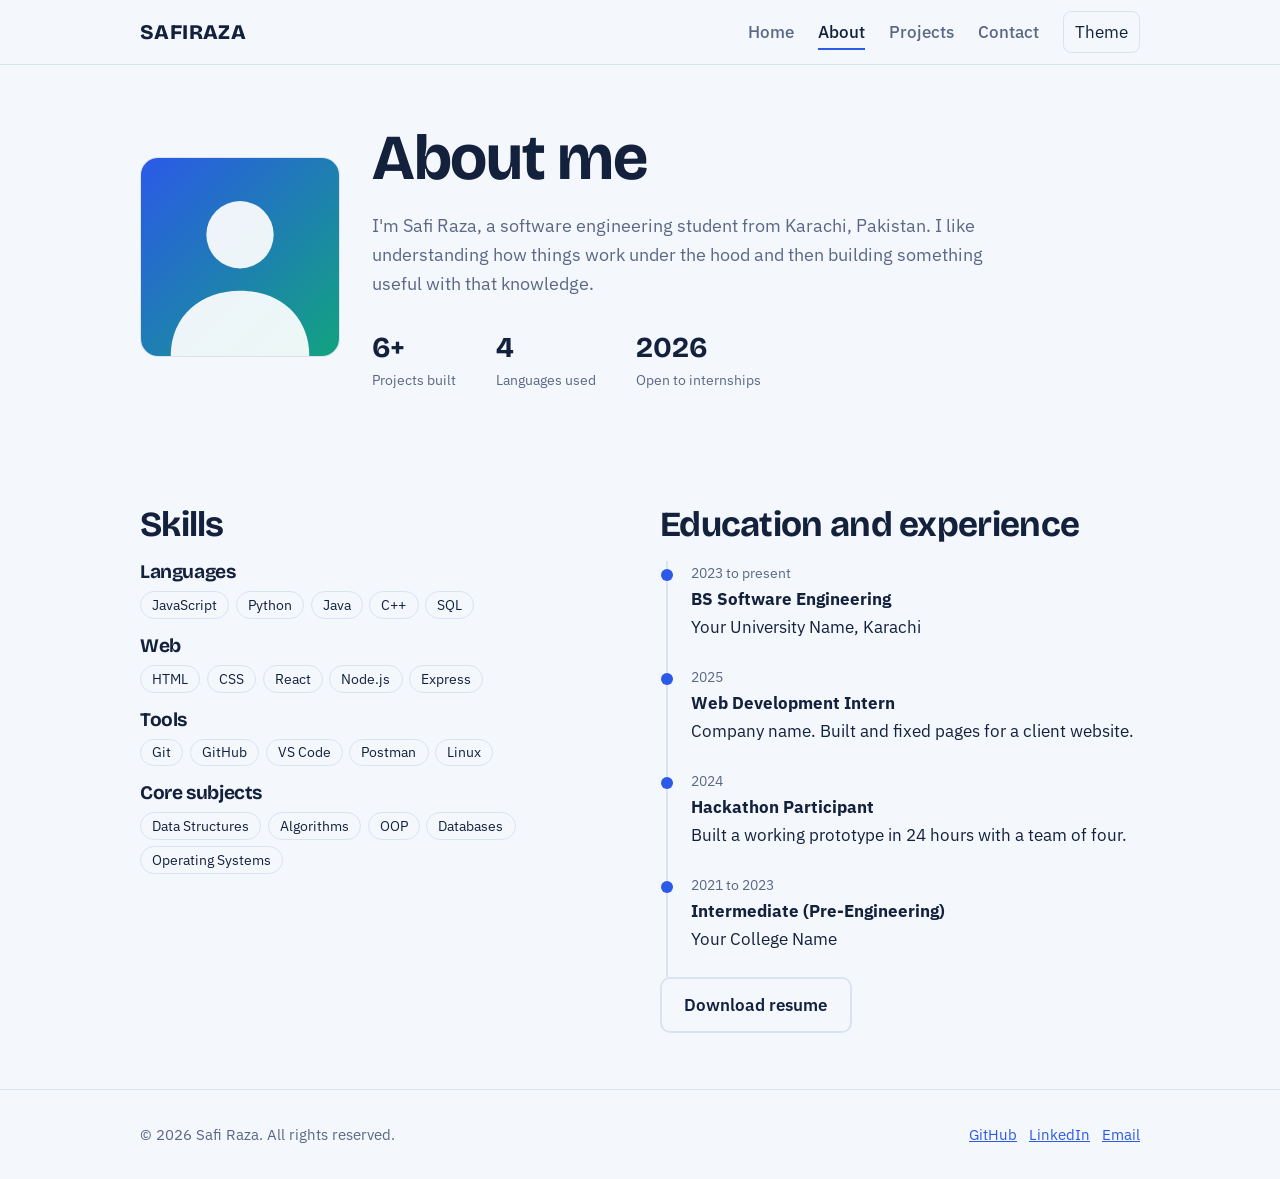
==== about.html @ 81b7e04a "Initial commit: student portfolio" ====
<!DOCTYPE html>
<html lang="en">
<head>
<meta charset="utf-8">
<meta name="viewport" content="width=device-width, initial-scale=1">
<title>About | SAFIRAZA</title>
<meta name="description" content="Portfolio of Safi Raza (SAFIRAZA), a software engineering student building clean, useful software.">
<link rel="preconnect" href="https://fonts.googleapis.com">
<link rel="preconnect" href="https://fonts.gstatic.com" crossorigin>
<link href="https://fonts.googleapis.com/css2?family=Bricolage+Grotesque:wght@600;800&family=IBM+Plex+Sans:wght@400;500;600&display=swap" rel="stylesheet">
<link rel="icon" href="assets/favicon.svg" type="image/svg+xml">
<meta property="og:title" content="SAFIRAZA | Software Engineering Student Portfolio">
<meta property="og:image" content="assets/images/profile.svg">
<link rel="stylesheet" href="assets/style.css">
</head>
<body>
<header class="site"><div class="wrap">
<a class="logo" href="index.html">SAFIRAZA</a>
<nav aria-label="Main"><ul><li><a href="index.html">Home</a></li><li><a href="about.html" aria-current="page">About</a></li><li><a href="projects.html">Projects</a></li><li><a href="contact.html">Contact</a></li><li><button class="theme-btn" type="button" aria-label="Toggle light and dark theme">Theme</button></li></ul></nav>
<button class="menu-btn" type="button" aria-expanded="false" aria-label="Open menu">Menu</button>
</div></header>
<main>
<div class="wrap">
<section>
<div class="intro"><img class="portrait" src="assets/images/profile.svg" alt="Portrait of Safi Raza" width="200" height="200">
<div><h1>About me</h1>
<p class="lead" style="margin-top:1rem">I'm Safi Raza, a software engineering student from Karachi, Pakistan. I like understanding how things work under the hood and then building something useful with that knowledge.</p>
<div class="stats"><div><strong>6+</strong><span>Projects built</span></div><div><strong>4</strong><span>Languages used</span></div><div><strong>2026</strong><span>Open to internships</span></div></div>
</section>
<section class="two">
<div>
<h2>Skills</h2>
<h3>Languages</h3><ul class="tags" style="margin:.5rem 0 1rem"><li>JavaScript</li><li>Python</li><li>Java</li><li>C++</li><li>SQL</li></ul>
<h3>Web</h3><ul class="tags" style="margin:.5rem 0 1rem"><li>HTML</li><li>CSS</li><li>React</li><li>Node.js</li><li>Express</li></ul>
<h3>Tools</h3><ul class="tags" style="margin:.5rem 0 1rem"><li>Git</li><li>GitHub</li><li>VS Code</li><li>Postman</li><li>Linux</li></ul>
<h3>Core subjects</h3><ul class="tags" style="margin:.5rem 0"><li>Data Structures</li><li>Algorithms</li><li>OOP</li><li>Databases</li><li>Operating Systems</li></ul>
</div>
<div>
<h2>Education and experience</h2>
<ul class="timeline">
<li><span>2023 to present</span><strong>BS Software Engineering</strong><br>Your University Name, Karachi</li>
<li><span>2025</span><strong>Web Development Intern</strong><br>Company name. Built and fixed pages for a client website.</li>
<li><span>2024</span><strong>Hackathon Participant</strong><br>Built a working prototype in 24 hours with a team of four.</li>
<li><span>2021 to 2023</span><strong>Intermediate (Pre-Engineering)</strong><br>Your College Name</li>
</ul>
<a class="btn ghost" href="assets/Safi-Raza-Resume.pdf">Download resume</a>
</div>
</section>
</div>
</main>
<footer><div class="wrap">
<p>&copy; <span id="year">2026</span> Safi Raza. All rights reserved.</p>
<p><a href="https://github.com/your-username">GitHub</a> &nbsp; <a href="https://linkedin.com/in/your-username">LinkedIn</a> &nbsp; <a href="mailto:your.email@example.com">Email</a></p>
</div></footer>
<script src="assets/script.js"></script>
</body>
</html>
---- assets/style.css ----
:root{--bg:#f4f7fc;--surface:#fff;--ink:#14213d;--muted:#5b6785;--line:#dbe3f0;--accent:#2b59e8;--accent-ink:#fff;--mint:#12a37f;--code:#0f1a33;--code-ink:#d7e2ff}
@media (prefers-color-scheme:dark){:root:not([data-theme="light"]){--bg:#0c1426;--surface:#131e36;--ink:#e8eefc;--muted:#9aa7c7;--line:#243252;--accent:#6f93ff;--accent-ink:#0c1426;--mint:#3fd2ac;--code:#0a1122;--code-ink:#d7e2ff}}
:root[data-theme="dark"]{--bg:#0c1426;--surface:#131e36;--ink:#e8eefc;--muted:#9aa7c7;--line:#243252;--accent:#6f93ff;--accent-ink:#0c1426;--mint:#3fd2ac;--code:#0a1122;--code-ink:#d7e2ff}
*{box-sizing:border-box;margin:0}
html{scroll-behavior:smooth}
body{background:var(--bg);color:var(--ink);font:17px/1.65 "IBM Plex Sans",system-ui,-apple-system,"Segoe UI",sans-serif}
h1,h2,h3{font-family:"Bricolage Grotesque","IBM Plex Sans",system-ui,sans-serif;line-height:1.15;letter-spacing:-.02em}
h1{font-size:clamp(2.4rem,6vw,4rem)}h2{font-size:clamp(1.6rem,3.5vw,2.2rem);margin-bottom:1rem}h3{font-size:1.2rem}
a{color:var(--accent)}
:focus-visible{outline:3px solid var(--accent);outline-offset:3px;border-radius:4px}
.wrap{max-width:1040px;margin:0 auto;padding:0 1.25rem}
section{padding:3.5rem 0}
.lead{color:var(--muted);max-width:60ch;font-size:1.1rem}
header.site{position:sticky;top:0;z-index:10;background:color-mix(in srgb,var(--bg) 88%,transparent);backdrop-filter:blur(8px);border-bottom:1px solid var(--line)}
header.site .wrap{display:flex;align-items:center;justify-content:space-between;height:64px}
.logo{font:800 1.3rem "Bricolage Grotesque",sans-serif;color:var(--ink);text-decoration:none;letter-spacing:.02em}
nav ul{display:flex;gap:1.5rem;list-style:none;padding:0;align-items:center}
nav a{color:var(--muted);text-decoration:none;font-weight:500;padding:.3rem 0;border-bottom:2px solid transparent}
nav a:hover,nav a[aria-current="page"]{color:var(--ink);border-color:var(--accent)}
.menu-btn,.theme-btn{background:none;border:1px solid var(--line);color:var(--ink);border-radius:8px;padding:.35rem .7rem;font:inherit;cursor:pointer}
.menu-btn{display:none}
.btn{display:inline-block;background:var(--accent);color:var(--accent-ink);padding:.75rem 1.4rem;border-radius:10px;font-weight:600;text-decoration:none;border:2px solid var(--accent)}
.btn:hover{filter:brightness(1.1)}
.btn.ghost{background:transparent;color:var(--ink);border-color:var(--line)}
.btn.ghost:hover{border-color:var(--accent)}
.actions{display:flex;gap:.8rem;flex-wrap:wrap;margin-top:1.6rem}
.hero{display:grid;grid-template-columns:1.1fr .9fr;gap:2.5rem;align-items:center;padding:4rem 0 3rem}
.hero p{margin-top:1rem}
.code{background:var(--code);color:var(--code-ink);border-radius:14px;padding:1.3rem 1.4rem;font:.92rem/1.7 ui-monospace,"JetBrains Mono",Consolas,monospace;overflow-x:auto;box-shadow:0 18px 40px -20px rgba(20,33,61,.5)}
.code .k{color:#8fb0ff}.code .s{color:#7be3c2}.code .c{color:#7d8bb0}
.grid{display:grid;grid-template-columns:repeat(auto-fill,minmax(290px,1fr));gap:1.2rem}
.card{background:var(--surface);border:1px solid var(--line);border-radius:14px;padding:1.4rem;display:flex;flex-direction:column;gap:.7rem}
.card p{color:var(--muted);font-size:.97rem}
.tags{display:flex;flex-wrap:wrap;gap:.4rem;list-style:none;padding:0}
.tags li{background:var(--bg);border:1px solid var(--line);border-radius:999px;padding:.1rem .7rem;font-size:.85rem}
.card .links{margin-top:auto;display:flex;gap:1rem;font-weight:600;font-size:.95rem}
.two{display:grid;grid-template-columns:1fr 1fr;gap:2.5rem}
.timeline{list-style:none;padding:0;border-left:2px solid var(--line);margin-left:.4rem}
.timeline li{padding:0 0 1.5rem 1.4rem;position:relative}
.timeline li::before{content:"";position:absolute;left:-7px;top:.5rem;width:12px;height:12px;border-radius:50%;background:var(--accent)}
.timeline span{color:var(--muted);font-size:.9rem;display:block}
.stats{display:flex;gap:2.5rem;flex-wrap:wrap;margin-top:2rem}
.stats strong{font:700 1.8rem "Bricolage Grotesque",sans-serif;display:block}
.stats span{color:var(--muted);font-size:.9rem}
form{display:grid;gap:1rem}
label{font-weight:600;display:grid;gap:.35rem}
input,textarea{font:inherit;color:var(--ink);background:var(--surface);border:1px solid var(--line);border-radius:10px;padding:.7rem .9rem}
textarea{min-height:150px;resize:vertical}
.contact-list{list-style:none;padding:0;display:grid;gap:.8rem}
footer{border-top:1px solid var(--line);padding:2rem 0;color:var(--muted);font-size:.95rem}
footer .wrap{display:flex;justify-content:space-between;flex-wrap:wrap;gap:1rem}
@media (max-width:800px){
.hero,.two{grid-template-columns:1fr}
.menu-btn{display:block}
nav ul{display:none;position:absolute;top:64px;left:0;right:0;flex-direction:column;align-items:flex-start;gap:.9rem;background:var(--bg);padding:1.2rem 1.25rem;border-bottom:1px solid var(--line)}
nav ul.open{display:flex}}
@media (prefers-reduced-motion:reduce){html{scroll-behavior:auto}}

.thumb{width:100%;height:auto;aspect-ratio:16/9;object-fit:cover;border-radius:10px;border:1px solid var(--line);background:var(--bg)}
.avatar{width:84px;height:84px;border-radius:50%;object-fit:cover;margin-bottom:1.1rem;box-shadow:0 0 0 3px var(--bg),0 0 0 5px var(--accent)}
.intro{display:flex;gap:2rem;align-items:center}
.portrait{width:200px;height:200px;border-radius:18px;object-fit:cover;border:1px solid var(--line);flex-shrink:0}
@media (max-width:800px){.intro{flex-direction:column;align-items:flex-start}.portrait{width:140px;height:140px}}
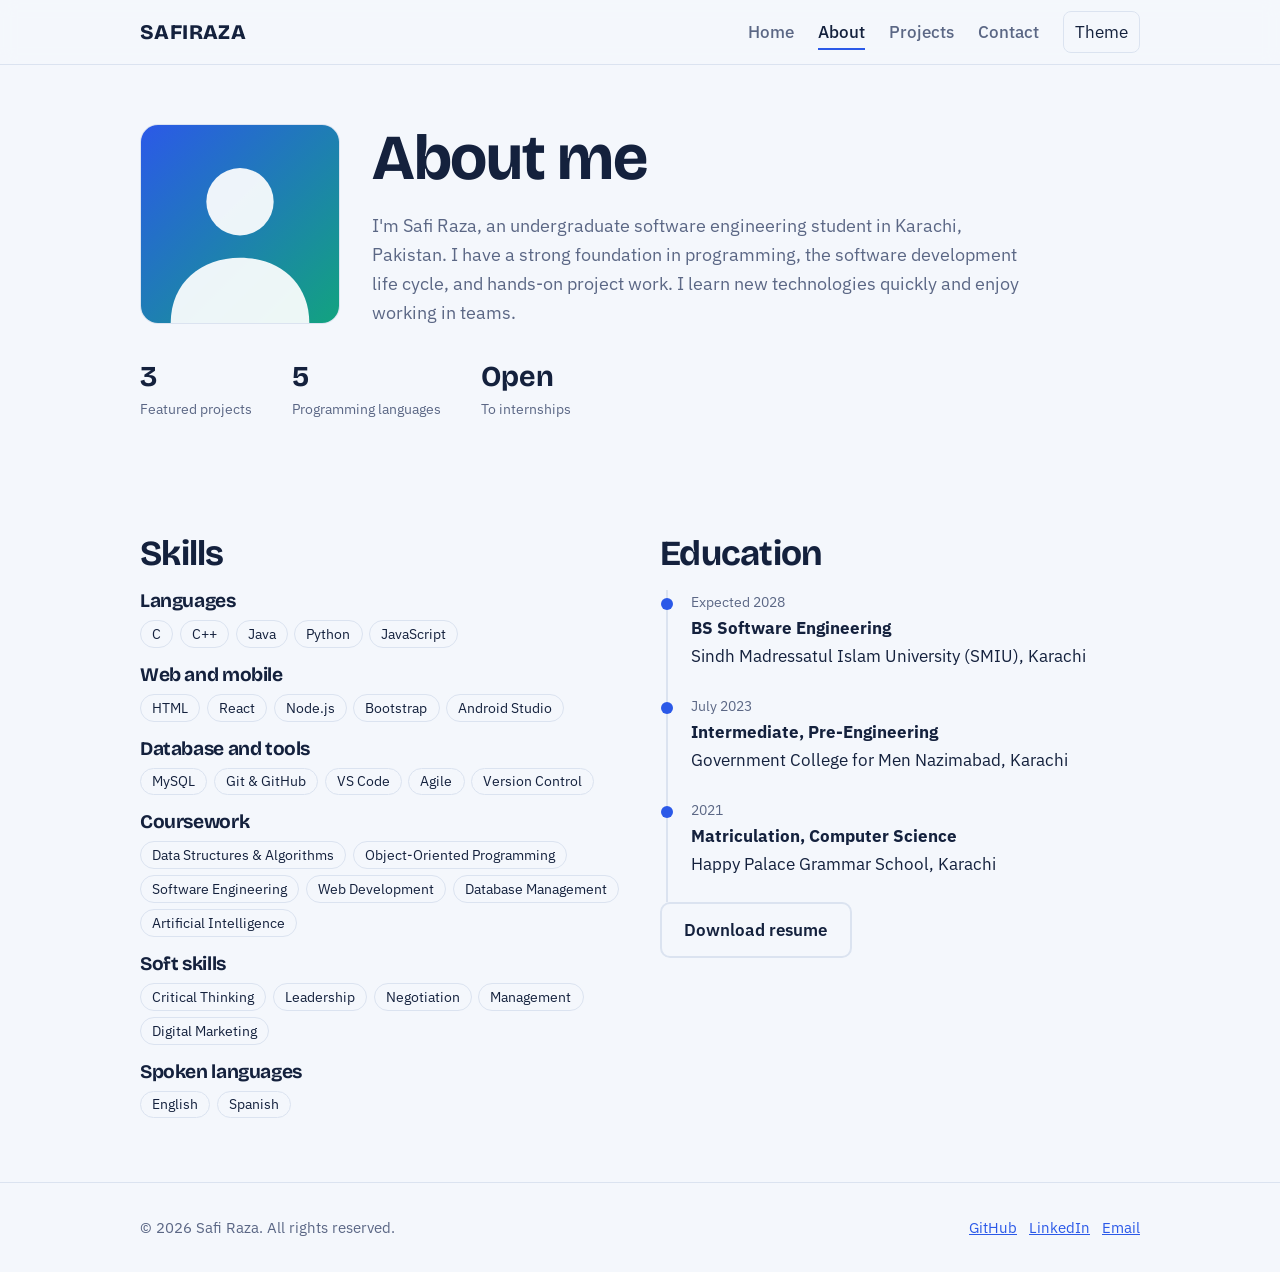
==== commit d8be1602: "Add files via upload Update portfolio with real details"" ====
--- a/about.html
+++ b/about.html
@@ -4,7 +4,7 @@
 <meta charset="utf-8">
 <meta name="viewport" content="width=device-width, initial-scale=1">
 <title>About | SAFIRAZA</title>
-<meta name="description" content="Portfolio of Safi Raza (SAFIRAZA), a software engineering student building clean, useful software.">
+<meta name="description" content="Portfolio of Safi Raza (SAFIRAZA), a software engineering student at SMIU building web and mobile software.">
 <link rel="preconnect" href="https://fonts.googleapis.com">
 <link rel="preconnect" href="https://fonts.gstatic.com" crossorigin>
 <link href="https://fonts.googleapis.com/css2?family=Bricolage+Grotesque:wght@600;800&family=IBM+Plex+Sans:wght@400;500;600&display=swap" rel="stylesheet">
@@ -24,24 +24,25 @@
 <section>
 <div class="intro"><img class="portrait" src="assets/images/profile.svg" alt="Portrait of Safi Raza" width="200" height="200">
 <div><h1>About me</h1>
-<p class="lead" style="margin-top:1rem">I'm Safi Raza, a software engineering student from Karachi, Pakistan. I like understanding how things work under the hood and then building something useful with that knowledge.</p>
-<div class="stats"><div><strong>6+</strong><span>Projects built</span></div><div><strong>4</strong><span>Languages used</span></div><div><strong>2026</strong><span>Open to internships</span></div></div>
+<p class="lead" style="margin-top:1rem">I'm Safi Raza, an undergraduate software engineering student in Karachi, Pakistan. I have a strong foundation in programming, the software development life cycle, and hands-on project work. I learn new technologies quickly and enjoy working in teams.</p></div></div>
+<div class="stats"><div><strong>3</strong><span>Featured projects</span></div><div><strong>5</strong><span>Programming languages</span></div><div><strong>Open</strong><span>To internships</span></div></div>
 </section>
 <section class="two">
 <div>
 <h2>Skills</h2>
-<h3>Languages</h3><ul class="tags" style="margin:.5rem 0 1rem"><li>JavaScript</li><li>Python</li><li>Java</li><li>C++</li><li>SQL</li></ul>
-<h3>Web</h3><ul class="tags" style="margin:.5rem 0 1rem"><li>HTML</li><li>CSS</li><li>React</li><li>Node.js</li><li>Express</li></ul>
-<h3>Tools</h3><ul class="tags" style="margin:.5rem 0 1rem"><li>Git</li><li>GitHub</li><li>VS Code</li><li>Postman</li><li>Linux</li></ul>
-<h3>Core subjects</h3><ul class="tags" style="margin:.5rem 0"><li>Data Structures</li><li>Algorithms</li><li>OOP</li><li>Databases</li><li>Operating Systems</li></ul>
+<h3>Languages</h3><ul class="tags" style="margin:.5rem 0 1rem"><li>C</li><li>C++</li><li>Java</li><li>Python</li><li>JavaScript</li></ul>
+<h3>Web and mobile</h3><ul class="tags" style="margin:.5rem 0 1rem"><li>HTML</li><li>React</li><li>Node.js</li><li>Bootstrap</li><li>Android Studio</li></ul>
+<h3>Database and tools</h3><ul class="tags" style="margin:.5rem 0 1rem"><li>MySQL</li><li>Git &amp; GitHub</li><li>VS Code</li><li>Agile</li><li>Version Control</li></ul>
+<h3>Coursework</h3><ul class="tags" style="margin:.5rem 0 1rem"><li>Data Structures &amp; Algorithms</li><li>Object-Oriented Programming</li><li>Software Engineering</li><li>Web Development</li><li>Database Management</li><li>Artificial Intelligence</li></ul>
+<h3>Soft skills</h3><ul class="tags" style="margin:.5rem 0 1rem"><li>Critical Thinking</li><li>Leadership</li><li>Negotiation</li><li>Management</li><li>Digital Marketing</li></ul>
+<h3>Spoken languages</h3><ul class="tags" style="margin:.5rem 0"><li>English</li><li>Spanish</li></ul>
 </div>
 <div>
-<h2>Education and experience</h2>
+<h2>Education</h2>
 <ul class="timeline">
-<li><span>2023 to present</span><strong>BS Software Engineering</strong><br>Your University Name, Karachi</li>
-<li><span>2025</span><strong>Web Development Intern</strong><br>Company name. Built and fixed pages for a client website.</li>
-<li><span>2024</span><strong>Hackathon Participant</strong><br>Built a working prototype in 24 hours with a team of four.</li>
-<li><span>2021 to 2023</span><strong>Intermediate (Pre-Engineering)</strong><br>Your College Name</li>
+<li><span>Expected 2028</span><strong>BS Software Engineering</strong><br>Sindh Madressatul Islam University (SMIU), Karachi</li>
+<li><span>July 2023</span><strong>Intermediate, Pre-Engineering</strong><br>Government College for Men Nazimabad, Karachi</li>
+<li><span>2021</span><strong>Matriculation, Computer Science</strong><br>Happy Palace Grammar School, Karachi</li>
 </ul>
 <a class="btn ghost" href="assets/Safi-Raza-Resume.pdf">Download resume</a>
 </div>
@@ -50,7 +51,7 @@
 </main>
 <footer><div class="wrap">
 <p>&copy; <span id="year">2026</span> Safi Raza. All rights reserved.</p>
-<p><a href="https://github.com/your-username">GitHub</a> &nbsp; <a href="https://linkedin.com/in/your-username">LinkedIn</a> &nbsp; <a href="mailto:your.email@example.com">Email</a></p>
+<p><a href="https://github.com/safiraza112">GitHub</a> &nbsp; <a href="https://www.linkedin.com/in/syed-safi-raza-32a672346">LinkedIn</a> &nbsp; <a href="mailto:safi24raza@gmail.com">Email</a></p>
 </div></footer>
 <script src="assets/script.js"></script>
 </body>
